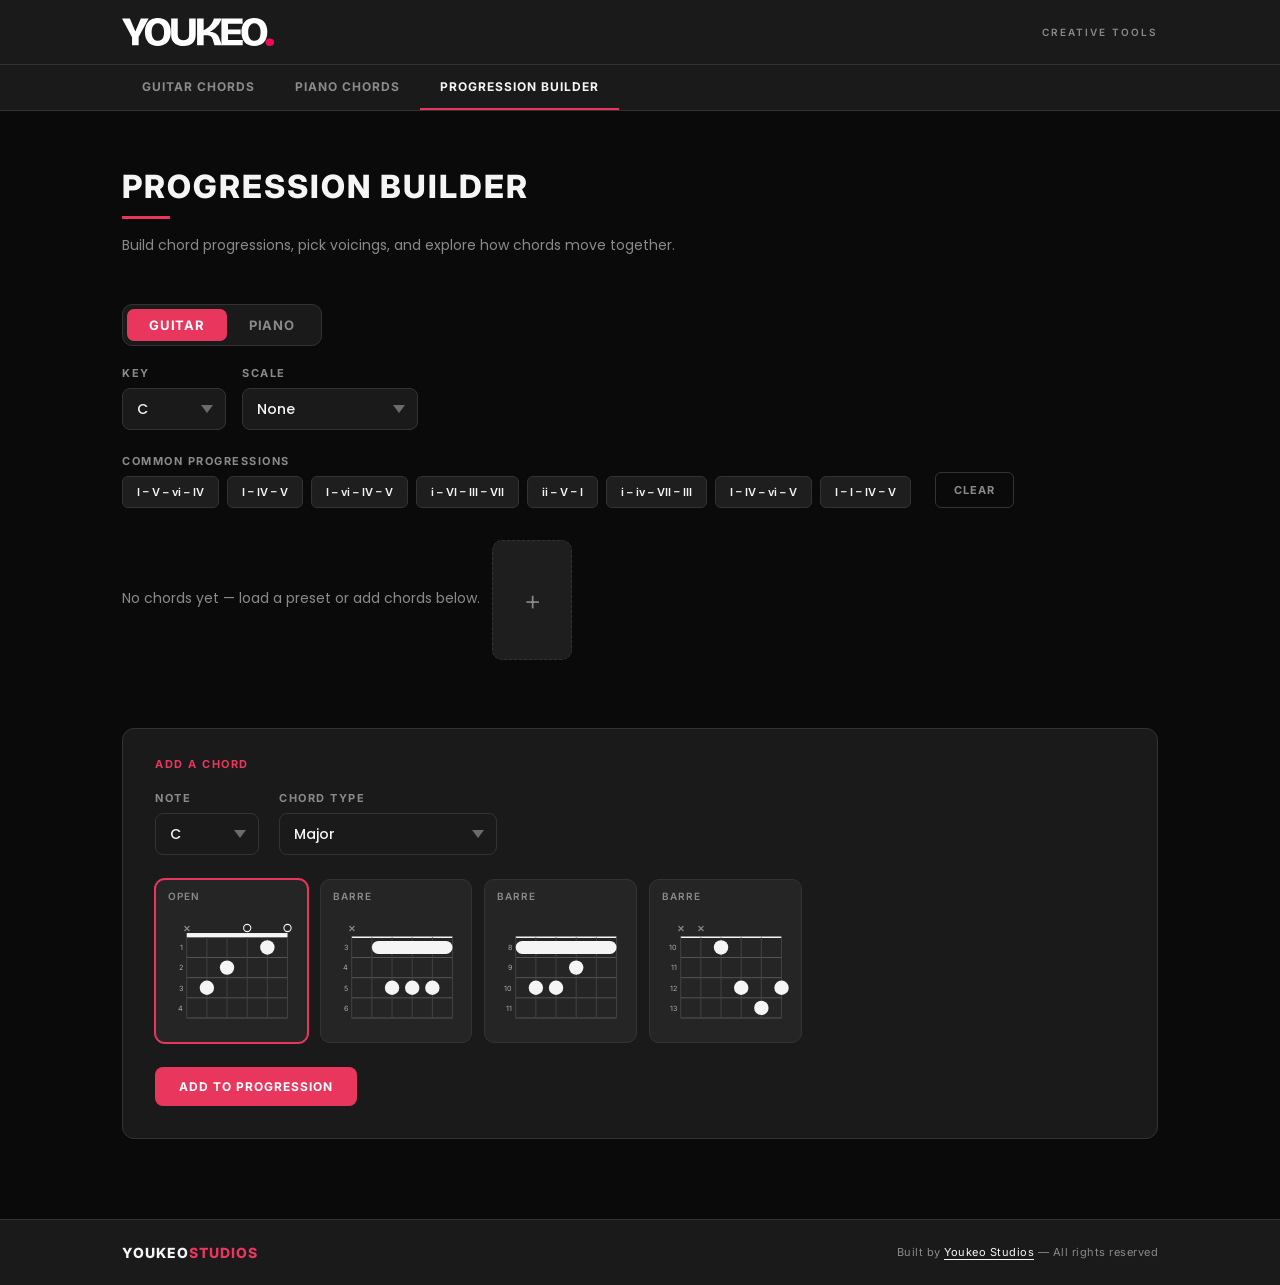
==== progression.html @ 7d959f81 "Demo" ====
<!DOCTYPE html>
<html lang="en">
<head>
  <meta charset="UTF-8">
  <meta name="viewport" content="width=device-width, initial-scale=1.0">
  <title>Chord Progression Builder — Guitar Chord Finder</title>
  <link rel="preconnect" href="https://fonts.googleapis.com">
  <link rel="preconnect" href="https://fonts.gstatic.com" crossorigin>
  <link href="https://fonts.googleapis.com/css2?family=Inter:wght@600;700;800&family=Poppins:wght@400;500&display=swap" rel="stylesheet">
  <link rel="stylesheet" href="styles.css">
</head>
<body>

  <!-- Site header -->
  <header class="site-header">
    <div class="container">
      <a class="site-brand" href="https://youkeostudios.com" target="_blank" rel="noopener">
        <img src="SVG/WORDMARK-COLOUR-WHITE.svg" alt="Youkeo Studios" class="site-logo">
      </a>
      <div class="site-tagline">Creative Tools</div>
    </div>
  </header>

  <nav class="site-nav">
    <div class="container nav-inner">
      <a href="index.html"       class="nav-link">Guitar Chords</a>
      <a href="piano.html"       class="nav-link">Piano Chords</a>
      <a href="progression.html" class="nav-link active">Progression Builder</a>
    </div>
  </nav>

  <main class="container">

    <div class="page-heading">
      <h1>Progression Builder</h1>
      <div class="page-rule"></div>
      <p class="page-desc">Build chord progressions, pick voicings, and explore how chords move together.</p>
    </div>

    <!-- Instrument toggle -->
    <div class="instr-toggle" id="instr-toggle">
      <button class="instr-btn active" data-instr="guitar">Guitar</button>
      <button class="instr-btn" data-instr="piano">Piano</button>
    </div>

    <!-- Controls: key + scale + presets + clear -->
    <div class="prog-controls">
      <div class="prog-key-scale">
        <div class="control-group">
          <label for="prog-key">Key</label>
          <select id="prog-key"></select>
        </div>
        <div class="control-group">
          <label for="prog-scale">Scale</label>
          <select id="prog-scale"></select>
        </div>
      </div>
      <div class="prog-presets">
        <label>Common Progressions</label>
        <div class="preset-buttons" id="preset-buttons"></div>
      </div>
      <button class="btn-clear" id="btn-clear">Clear</button>
    </div>

    <!-- Scale suggestions (shown when key + scale are selected) -->
    <div class="scale-suggestions" id="scale-suggestions" style="display:none">
      <div class="scale-suggestions-label" id="scale-suggestions-label"></div>
      <div class="scale-suggestions-grid" id="scale-suggestions-grid"></div>
    </div>

    <!-- Progression display -->
    <div class="progression-area">
      <div class="progression-slots" id="progression-slots">
        <p class="progression-empty">No chords yet — load a preset or add chords below.</p>
      </div>
      <button class="btn-add-slot" id="btn-add-slot" title="Add chord">+</button>
    </div>

    <!-- Chord picker panel -->
    <div class="chord-picker" id="chord-picker">
      <div class="picker-heading" id="picker-heading">Add a Chord</div>

      <div class="picker-selects">
        <div class="control-group">
          <label for="picker-note">Note</label>
          <select id="picker-note"></select>
        </div>
        <div class="control-group">
          <label for="picker-type">Chord Type</label>
          <select id="picker-type"></select>
        </div>
      </div>

      <div class="picker-voicings" id="picker-voicings"></div>

      <div class="picker-actions">
        <button class="btn-commit" id="btn-commit">Add to Progression</button>
        <button class="btn-cancel-edit" id="btn-cancel-edit">Cancel</button>
      </div>
    </div>

  </main>

  <!-- Site footer -->
  <footer class="site-footer">
    <div class="container footer-inner">
      <a class="footer-brand" href="https://youkeostudios.com" target="_blank" rel="noopener">
        <span class="brand-studio">Youkeo</span><span class="brand-accent">Studios</span>
      </a>
      <span class="footer-copy">Built by <a class="footer-link" href="https://youkeostudios.com" target="_blank" rel="noopener">Youkeo Studios</a> &mdash; All rights reserved</span>
    </div>
  </footer>

  <script src="chords.js"></script>
  <script src="piano-chords.js"></script>
  <script src="progression.js"></script>
</body>
</html>
---- styles.css ----
:root {
  --onyx: #0A0A0A;
  --charcoal: #1A1A1A;
  --red: #E8365D;
  --offwhite: #F5F5F5;
  --midgray: #8A8A8A;
  --border: #333333;
  --card-bg: #1E1E1E;
}

* { box-sizing: border-box; margin: 0; padding: 0; }

body {
  font-family: 'Poppins', sans-serif;
  background: var(--onyx);
  color: var(--offwhite);
  min-height: 100vh;
  display: flex;
  flex-direction: column;
}

/* ── Centered container ── */
.container {
  width: 100%;
  max-width: 1100px;
  margin: 0 auto;
  padding: 0 32px;
}

/* ── Site header ── */
.site-header {
  border-bottom: 1px solid var(--border);
  padding: 18px 0;
  background: var(--charcoal);
}

.site-header .container {
  display: flex;
  align-items: center;
  justify-content: space-between;
}

.site-brand {
  display: flex;
  align-items: center;
  text-decoration: none;
  transition: opacity 0.15s;
}
.site-brand:hover { opacity: 0.75; }

.site-logo {
  height: 28px;
  width: auto;
  display: block;
}

.brand-studio { color: var(--offwhite); }
.brand-accent  { color: var(--red); }

.site-tagline {
  font-family: 'Inter', sans-serif;
  font-size: 10px;
  font-weight: 600;
  text-transform: uppercase;
  letter-spacing: 2px;
  color: var(--midgray);
}

/* ── Main content ── */
main.container {
  padding-top: 56px;
  padding-bottom: 80px;
  flex: 1;
}

/* ── Page heading ── */
.page-heading {
  margin-bottom: 48px;
}

h1 {
  font-family: 'Inter', sans-serif;
  font-weight: 800;
  font-size: 32px;
  text-transform: uppercase;
  letter-spacing: 2px;
  margin-bottom: 10px;
  color: var(--offwhite);
}

.page-rule {
  width: 48px;
  height: 3px;
  background: var(--red);
  margin-bottom: 16px;
}

.page-desc {
  font-size: 14px;
  color: var(--midgray);
  font-weight: 400;
}

/* ── Site footer ── */
.site-footer {
  border-top: 1px solid var(--border);
  padding: 24px 0;
  background: var(--charcoal);
}

.footer-inner {
  display: flex;
  align-items: center;
  justify-content: space-between;
  flex-wrap: wrap;
  gap: 12px;
}

.footer-brand {
  font-family: 'Inter', sans-serif;
  font-weight: 800;
  font-size: 14px;
  letter-spacing: 1px;
  text-transform: uppercase;
  text-decoration: none;
  transition: opacity 0.15s;
}
.footer-brand:hover { opacity: 0.8; }

.footer-link {
  color: var(--offwhite);
  text-decoration: underline;
  text-underline-offset: 3px;
  transition: color 0.15s;
}
.footer-link:hover { color: var(--red); }

.footer-copy {
  font-family: 'Inter', sans-serif;
  font-size: 11px;
  color: var(--midgray);
  letter-spacing: 0.5px;
}

/* ── Piano keyboard ── */
.piano-svg { display: block; }

.piano-modal-notes {
  display: flex;
  flex-wrap: wrap;
  gap: 8px;
  margin-bottom: 28px;
}

.piano-note-pill {
  font-family: 'Inter', sans-serif;
  font-size: 12px;
  font-weight: 700;
  text-transform: uppercase;
  letter-spacing: 1px;
  background: var(--card-bg);
  border: 1px solid var(--red);
  border-radius: 20px;
  padding: 4px 14px;
  color: var(--offwhite);
}

/* ═══════════════════════════════════════════════════════════
   PROGRESSION BUILDER
   ═══════════════════════════════════════════════════════════ */

/* ── Prog controls row ── */
.prog-controls {
  display: flex;
  gap: 24px;
  align-items: flex-end;
  flex-wrap: wrap;
  margin-bottom: 32px;
}
.prog-key-scale {
  display: flex;
  gap: 16px;
  align-items: flex-end;
}
.scale-suggestions {
  margin-bottom: 40px;
}
.scale-suggestions-label {
  font-family: 'Inter', sans-serif;
  font-size: 12px;
  font-weight: 700;
  text-transform: uppercase;
  letter-spacing: 1px;
  color: var(--midgray);
  margin-bottom: 16px;
}
.scale-suggestions-grid {
  display: flex;
  gap: 14px;
  flex-wrap: wrap;
}
.scale-suggestion-card {
  background: var(--card-bg);
  border: 1px solid var(--border);
  border-radius: 10px;
  padding: 10px 14px;
  cursor: pointer;
  text-align: center;
  transition: border-color 0.15s, transform 0.15s, box-shadow 0.15s;
}
.scale-suggestion-card:hover {
  border-color: var(--red);
  box-shadow: 0 0 10px rgba(232,54,93,0.25);
  transform: translateY(-2px);
}
.scale-suggestion-card .sugg-roman {
  font-family: 'Inter', sans-serif;
  font-size: 11px;
  font-weight: 700;
  color: var(--red);
  text-transform: uppercase;
  letter-spacing: 0.5px;
  margin-bottom: 2px;
}
.scale-suggestion-card .sugg-name {
  font-family: 'Inter', sans-serif;
  font-size: 13px;
  font-weight: 700;
  color: var(--offwhite);
  margin-bottom: 8px;
}
.prog-presets { display: flex; flex-direction: column; gap: 8px; }
.prog-presets > label {
  font-family: 'Inter', sans-serif;
  font-size: 11px;
  font-weight: 700;
  text-transform: uppercase;
  letter-spacing: 1.5px;
  color: var(--midgray);
}
.preset-buttons { display: flex; flex-wrap: wrap; gap: 8px; }
.preset-btn {
  font-family: 'Inter', sans-serif;
  font-size: 11px;
  font-weight: 600;
  background: var(--card-bg);
  color: var(--offwhite);
  border: 1px solid var(--border);
  border-radius: 6px;
  padding: 8px 14px;
  cursor: pointer;
  transition: border-color 0.15s, color 0.15s;
}
.preset-btn:hover { border-color: var(--red); color: var(--red); }

.btn-clear {
  font-family: 'Inter', sans-serif;
  font-size: 11px;
  font-weight: 700;
  text-transform: uppercase;
  letter-spacing: 1px;
  background: transparent;
  color: var(--midgray);
  border: 1px solid var(--border);
  border-radius: 6px;
  padding: 10px 18px;
  cursor: pointer;
  transition: border-color 0.15s, color 0.15s;
}
.btn-clear:hover { border-color: var(--red); color: var(--red); }

/* ── Progression slots area ── */
.progression-area {
  display: flex;
  align-items: flex-start;
  gap: 12px;
  overflow-x: auto;
  padding-bottom: 20px;
  margin-bottom: 48px;
  scrollbar-width: thin;
  scrollbar-color: var(--border) transparent;
}
.progression-slots {
  display: flex;
  gap: 12px;
  align-items: flex-start;
}
.progression-empty {
  font-size: 14px;
  color: var(--midgray);
  padding: 48px 0;
  text-align: center;
  width: 100%;
}

/* ── Individual slot card ── */
.prog-slot {
  background: var(--card-bg);
  border: 1px solid var(--border);
  border-radius: 10px;
  padding: 14px 14px 12px;
  min-width: 130px;
  flex-shrink: 0;
  position: relative;
  cursor: pointer;
  transition: border-color 0.15s, box-shadow 0.15s;
}
.prog-slot:hover { border-color: var(--red); }
.prog-slot.editing {
  border-color: var(--red);
  box-shadow: 0 0 0 2px rgba(232,54,93,0.2);
}
.slot-remove {
  position: absolute;
  top: 8px;
  right: 8px;
  background: none;
  border: none;
  color: var(--midgray);
  font-size: 14px;
  cursor: pointer;
  line-height: 1;
  padding: 2px 4px;
  transition: color 0.15s;
}
.slot-remove:hover { color: var(--red); }
.prog-slot-num {
  font-family: 'Inter', sans-serif;
  font-size: 10px;
  font-weight: 700;
  text-transform: uppercase;
  letter-spacing: 1px;
  color: var(--red);
  margin-bottom: 3px;
}
.prog-slot-name {
  font-family: 'Inter', sans-serif;
  font-size: 13px;
  font-weight: 700;
  color: var(--offwhite);
  margin-bottom: 10px;
  padding-right: 20px;
}
.prog-slot-diagram { pointer-events: none; margin-bottom: 10px; }
.prog-slot-actions {
  display: flex;
  gap: 4px;
}
.slot-action-btn {
  font-family: 'Inter', sans-serif;
  font-size: 12px;
  background: none;
  border: 1px solid var(--border);
  border-radius: 4px;
  color: var(--midgray);
  cursor: pointer;
  padding: 4px 8px;
  line-height: 1;
  transition: border-color 0.15s, color 0.15s;
}
.slot-action-btn:hover { border-color: var(--red); color: var(--red); }

/* ── Add slot button ── */
.btn-add-slot {
  font-size: 28px;
  font-weight: 300;
  font-family: 'Inter', sans-serif;
  background: var(--card-bg);
  border: 1px dashed var(--border);
  border-radius: 10px;
  color: var(--midgray);
  cursor: pointer;
  padding: 0 24px;
  min-height: 120px;
  min-width: 80px;
  display: flex;
  align-items: center;
  justify-content: center;
  flex-shrink: 0;
  transition: border-color 0.15s, color 0.15s;
}
.btn-add-slot:hover { border-color: var(--red); color: var(--red); }

/* ── Chord picker panel ── */
.chord-picker {
  background: var(--charcoal);
  border: 1px solid var(--border);
  border-radius: 12px;
  padding: 28px 32px 32px;
}
.picker-heading {
  font-family: 'Inter', sans-serif;
  font-size: 11px;
  font-weight: 700;
  text-transform: uppercase;
  letter-spacing: 1.5px;
  color: var(--red);
  margin-bottom: 20px;
}
.picker-selects {
  display: flex;
  gap: 20px;
  flex-wrap: wrap;
  margin-bottom: 24px;
}
.picker-voicings {
  display: flex;
  gap: 12px;
  flex-wrap: wrap;
  margin-bottom: 24px;
  min-height: 40px;
}
.picker-voicing-card {
  background: #252525;
  border: 1px solid var(--border);
  border-radius: 10px;
  padding: 10px 12px 12px;
  cursor: pointer;
  flex-shrink: 0;
  transition: border-color 0.15s, transform 0.1s;
}
.picker-voicing-card:hover { border-color: var(--red); transform: translateY(-1px); }
.picker-voicing-card.selected { border-color: var(--red); box-shadow: 0 0 0 1px var(--red); }
.picker-voicing-label {
  font-family: 'Inter', sans-serif;
  font-size: 10px;
  font-weight: 600;
  text-transform: uppercase;
  letter-spacing: 1px;
  color: var(--midgray);
  margin-bottom: 8px;
}
.picker-actions { display: flex; gap: 12px; align-items: center; }
.btn-commit {
  font-family: 'Inter', sans-serif;
  font-size: 12px;
  font-weight: 700;
  text-transform: uppercase;
  letter-spacing: 1px;
  background: var(--red);
  color: #fff;
  border: none;
  border-radius: 8px;
  padding: 12px 24px;
  cursor: pointer;
  transition: opacity 0.15s;
}
.btn-commit:hover { opacity: 0.85; }
.btn-cancel-edit {
  font-family: 'Inter', sans-serif;
  font-size: 12px;
  font-weight: 600;
  text-transform: uppercase;
  letter-spacing: 1px;
  background: none;
  color: var(--midgray);
  border: 1px solid var(--border);
  border-radius: 8px;
  padding: 12px 20px;
  cursor: pointer;
  transition: color 0.15s, border-color 0.15s;
  display: none;
}
.btn-cancel-edit:hover { color: var(--offwhite); border-color: var(--offwhite); }

/* ── Instrument toggle ── */
.instr-toggle {
  display: flex;
  gap: 0;
  background: var(--charcoal);
  border: 1px solid var(--border);
  border-radius: 10px;
  padding: 4px;
  width: fit-content;
  margin-bottom: 20px;
}
.instr-btn {
  font-family: 'Inter', sans-serif;
  font-size: 13px;
  font-weight: 700;
  text-transform: uppercase;
  letter-spacing: 0.8px;
  background: none;
  color: var(--midgray);
  border: none;
  border-radius: 7px;
  padding: 8px 22px;
  cursor: pointer;
  transition: background 0.15s, color 0.15s;
}
.instr-btn.active {
  background: var(--red);
  color: #fff;
}
.instr-btn:not(.active):hover { color: var(--offwhite); }

/* ── Navigation ── */
.site-nav {
  background: var(--charcoal);
  border-bottom: 1px solid var(--border);
}
.nav-inner {
  display: flex;
  gap: 0;
}
.nav-link {
  font-family: 'Inter', sans-serif;
  font-size: 12px;
  font-weight: 700;
  text-transform: uppercase;
  letter-spacing: 1px;
  color: var(--midgray);
  text-decoration: none;
  padding: 14px 20px;
  border-bottom: 2px solid transparent;
  transition: color 0.15s, border-color 0.15s;
  display: inline-block;
}
.nav-link:hover { color: var(--offwhite); }
.nav-link.active { color: var(--offwhite); border-bottom-color: var(--red); }

/* ── Controls ── */
.controls {
  display: flex;
  gap: 20px;
  flex-wrap: wrap;
  margin-bottom: 16px;
}
.scale-row {
  display: flex;
  gap: 20px;
  flex-wrap: wrap;
  align-items: flex-end;
  padding-top: 20px;
  margin-bottom: 48px;
  border-top: 1px solid var(--border);
}
.control-group { display: flex; flex-direction: column; gap: 8px; }

label {
  font-family: 'Inter', sans-serif;
  font-size: 11px;
  font-weight: 700;
  text-transform: uppercase;
  letter-spacing: 1.5px;
  color: var(--midgray);
}

select {
  font-family: 'Poppins', sans-serif;
  font-size: 14px;
  font-weight: 500;
  padding: 10px 36px 10px 14px;
  border: 1px solid var(--border);
  border-radius: 8px;
  background: var(--charcoal);
  color: var(--offwhite);
  cursor: pointer;
  appearance: none;
  background-image: url("data:image/svg+xml,%3Csvg xmlns='http://www.w3.org/2000/svg' width='12' height='8'%3E%3Cpath fill='%236B6B6B' d='M0 0l6 8 6-8z'/%3E%3C/svg%3E");
  background-repeat: no-repeat;
  background-position: right 12px center;
  transition: border-color 0.15s;
}
select:focus { outline: none; border-color: var(--red); box-shadow: 0 0 0 2px rgba(232,54,93,0.25); }
select:disabled { opacity: 0.3; cursor: default; }

/* ── Chord finder display ── */
.chord-display { display: flex; gap: 20px; flex-wrap: wrap; }

.chord-card {
  background: var(--card-bg);
  border: 1px solid var(--border);
  border-radius: 10px;
  padding: 20px;
  cursor: pointer;
  transition: border-color 0.15s, transform 0.1s, box-shadow 0.15s;
}
.chord-card:hover {
  border-color: var(--red);
  box-shadow: 0 4px 24px rgba(232,54,93,0.15);
  transform: translateY(-2px);
}
.chord-card:active { transform: translateY(0); box-shadow: none; }
.chord-card h2 {
  font-family: 'Inter', sans-serif;
  font-weight: 700;
  font-size: 16px;
  margin-bottom: 4px;
  color: var(--offwhite);
}
.chord-card .subtitle {
  font-size: 10px;
  font-family: 'Inter', sans-serif;
  text-transform: uppercase;
  letter-spacing: 1px;
  margin-bottom: 16px;
  color: var(--midgray);
}

.no-chord { font-size: 14px; color: var(--midgray); }

.chord-svg { display: block; }

/* ── Scale display ── */
#scale-display { display: none; }

.scale-header {
  font-family: 'Inter', sans-serif;
  font-size: 11px;
  font-weight: 700;
  text-transform: uppercase;
  letter-spacing: 1.5px;
  margin-bottom: 24px;
  color: var(--red);
}

.scale-grid {
  display: flex;
  gap: 20px;
  flex-wrap: wrap;
}

.scale-chord-card {
  background: var(--card-bg);
  border: 1px solid var(--border);
  border-radius: 10px;
  padding: 16px 16px 18px;
  cursor: pointer;
  transition: border-color 0.15s, transform 0.1s, box-shadow 0.15s;
}
.scale-chord-card:hover {
  border-color: var(--red);
  box-shadow: 0 4px 24px rgba(232,54,93,0.15);
  transform: translateY(-2px);
}
.scale-chord-card:active { transform: translateY(0); box-shadow: none; }
.scale-chord-roman {
  font-family: 'Inter', sans-serif;
  font-size: 10px;
  font-weight: 700;
  text-transform: uppercase;
  letter-spacing: 1px;
  color: var(--red);
  margin-bottom: 4px;
}
.scale-chord-name {
  font-family: 'Inter', sans-serif;
  font-size: 14px;
  font-weight: 700;
  margin-bottom: 12px;
  color: var(--offwhite);
}

/* ── Modal ── */
.modal-overlay {
  display: none;
  position: fixed;
  inset: 0;
  background: rgba(0, 0, 0, 0.75);
  backdrop-filter: blur(4px);
  z-index: 100;
  align-items: center;
  justify-content: center;
}
.modal-overlay.open { display: flex; }

.modal {
  background: var(--charcoal);
  border: 1px solid var(--border);
  border-radius: 12px;
  padding: 40px 44px 44px;
  position: relative;
  max-width: 92vw;
  max-height: 90vh;
  overflow: auto;
  box-shadow: 0 24px 80px rgba(0,0,0,0.6);
}

.modal-close {
  position: absolute;
  top: 14px;
  right: 18px;
  font-family: 'Inter', sans-serif;
  font-size: 18px;
  background: none;
  border: none;
  cursor: pointer;
  line-height: 1;
  color: var(--midgray);
  transition: color 0.15s;
}
.modal-close:hover { color: var(--offwhite); }

.modal-title {
  font-family: 'Inter', sans-serif;
  font-weight: 800;
  font-size: 24px;
  text-transform: uppercase;
  letter-spacing: 1px;
  margin-bottom: 4px;
  color: var(--offwhite);
}
.modal-subtitle {
  font-family: 'Inter', sans-serif;
  font-size: 11px;
  font-weight: 600;
  text-transform: uppercase;
  letter-spacing: 1.5px;
  color: var(--midgray);
  margin-bottom: 32px;
}

/* Single-voicing mode (from chord grid) */
#modal-diagram { display: none; }

/* All-variations mode (from scale view) */
#modal-variations { display: none; }
.variations-grid {
  display: flex;
  gap: 16px;
  flex-wrap: wrap;
}
.variation-card {
  background: #252525;
  border: 1px solid var(--border);
  border-radius: 10px;
  padding: 14px 16px 16px;
  cursor: pointer;
  transition: border-color 0.15s, transform 0.1s, box-shadow 0.15s;
}
.variation-card:hover {
  border-color: var(--red);
  box-shadow: 0 4px 16px rgba(232,54,93,0.15);
  transform: translateY(-1px);
}
.variation-card:active { transform: translateY(0); box-shadow: none; }
.variation-label {
  font-family: 'Inter', sans-serif;
  font-size: 10px;
  font-weight: 600;
  text-transform: uppercase;
  letter-spacing: 1px;
  color: var(--midgray);
  margin-bottom: 10px;
}

/* Suggestions section */
#modal-suggest-section {
  margin-top: 36px;
  border-top: 1px solid var(--border);
  padding-top: 24px;
}
.suggest-label {
  font-family: 'Inter', sans-serif;
  font-size: 11px;
  font-weight: 700;
  text-transform: uppercase;
  letter-spacing: 1.5px;
  margin-bottom: 16px;
  color: var(--red);
}
.suggest-row { display: flex; gap: 12px; flex-wrap: wrap; }
.suggest-card {
  background: #252525;
  border: 1px solid var(--border);
  border-radius: 8px;
  padding: 10px 14px 12px;
  cursor: pointer;
  transition: border-color 0.15s, transform 0.1s;
}
.suggest-card:hover { border-color: var(--red); transform: translateY(-1px); }
.suggest-card:active { transform: translateY(0); }
.suggest-role {
  font-family: 'Inter', sans-serif;
  font-size: 10px;
  font-weight: 600;
  text-transform: uppercase;
  letter-spacing: 1px;
  color: var(--midgray);
  margin-bottom: 2px;
}
.suggest-name {
  font-family: 'Inter', sans-serif;
  font-size: 13px;
  font-weight: 700;
  margin-bottom: 10px;
  color: var(--offwhite);
}
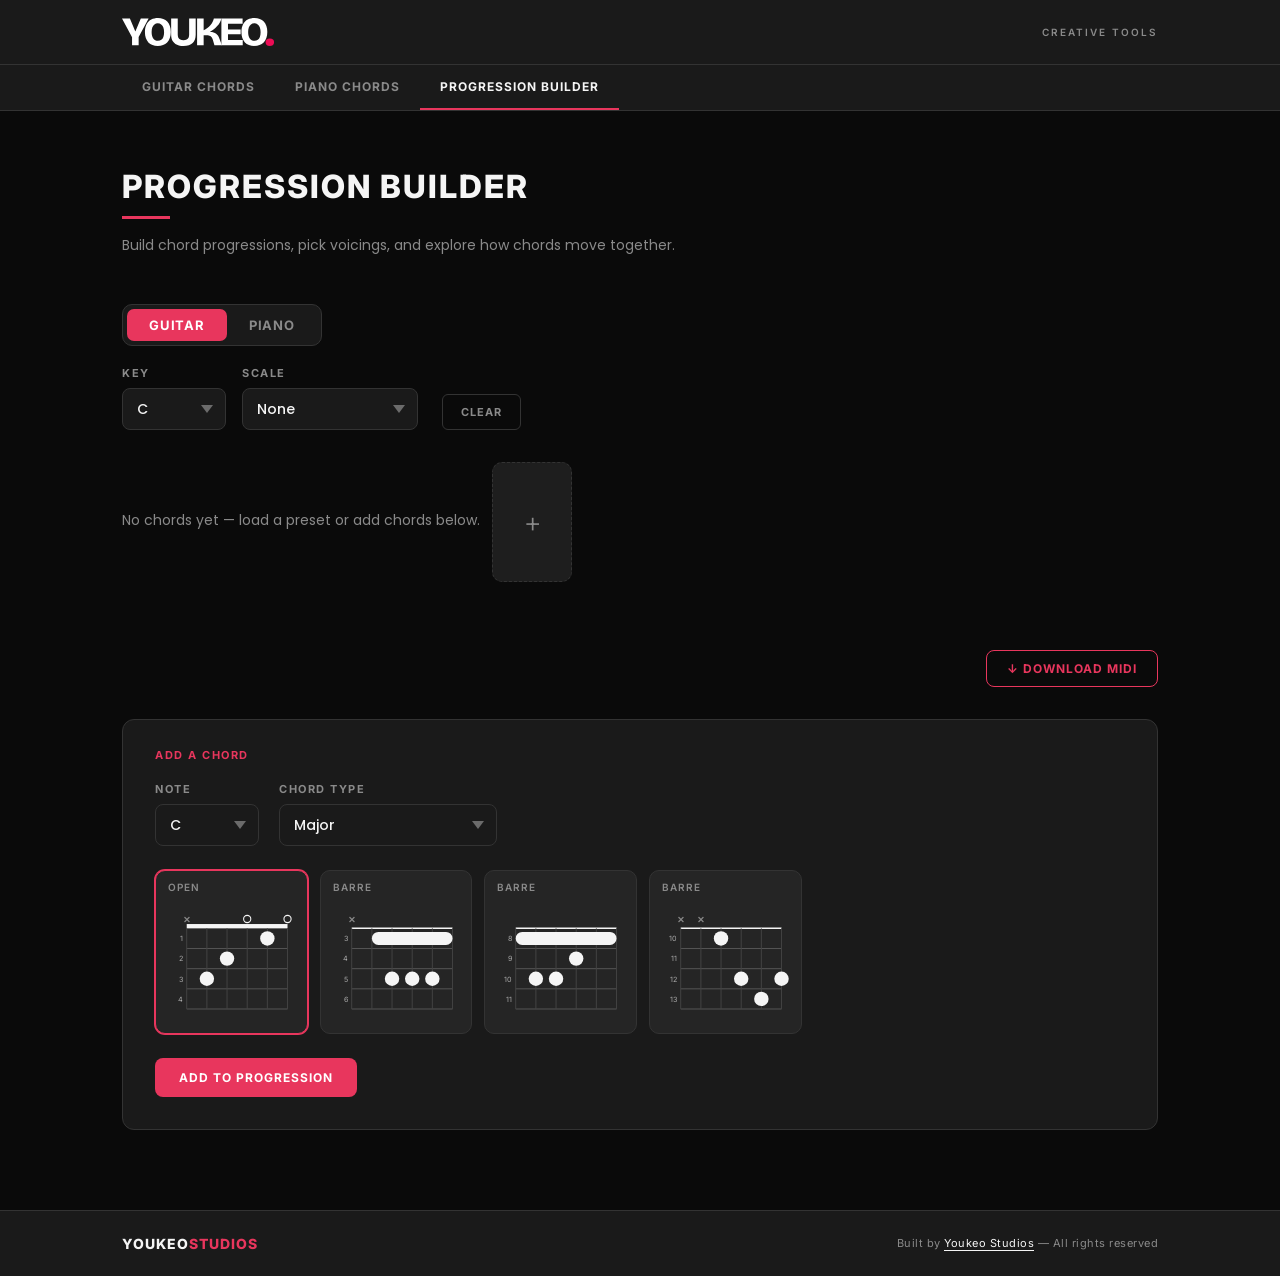
==== commit 99704e47: "Demo" ====
--- a/progression.html
+++ b/progression.html
@@ -75,6 +75,9 @@
       </div>
       <button class="btn-add-slot" id="btn-add-slot" title="Add chord">+</button>
     </div>
+    <div class="progression-actions">
+      <button class="btn-download-midi" id="btn-download-midi">↓ Download MIDI</button>
+    </div>
 
     <!-- Chord picker panel -->
     <div class="chord-picker" id="chord-picker">
--- a/styles.css
+++ b/styles.css
@@ -268,6 +268,29 @@
   transition: border-color 0.15s, color 0.15s;
 }
 .btn-clear:hover { border-color: var(--red); color: var(--red); }
+
+/* ── Progression actions (download etc.) ── */
+.progression-actions {
+  display: flex;
+  justify-content: flex-end;
+  margin-bottom: 32px;
+}
+.btn-download-midi {
+  font-family: 'Inter', sans-serif;
+  font-size: 12px;
+  font-weight: 700;
+  text-transform: uppercase;
+  letter-spacing: 1px;
+  background: transparent;
+  color: var(--red);
+  border: 1px solid var(--red);
+  border-radius: 8px;
+  padding: 10px 20px;
+  cursor: pointer;
+  transition: background 0.15s, color 0.15s;
+}
+.btn-download-midi:hover { background: var(--red); color: #fff; }
+.btn-download-midi:disabled { opacity: 0.35; cursor: not-allowed; }
 
 /* ── Progression slots area ── */
 .progression-area {
